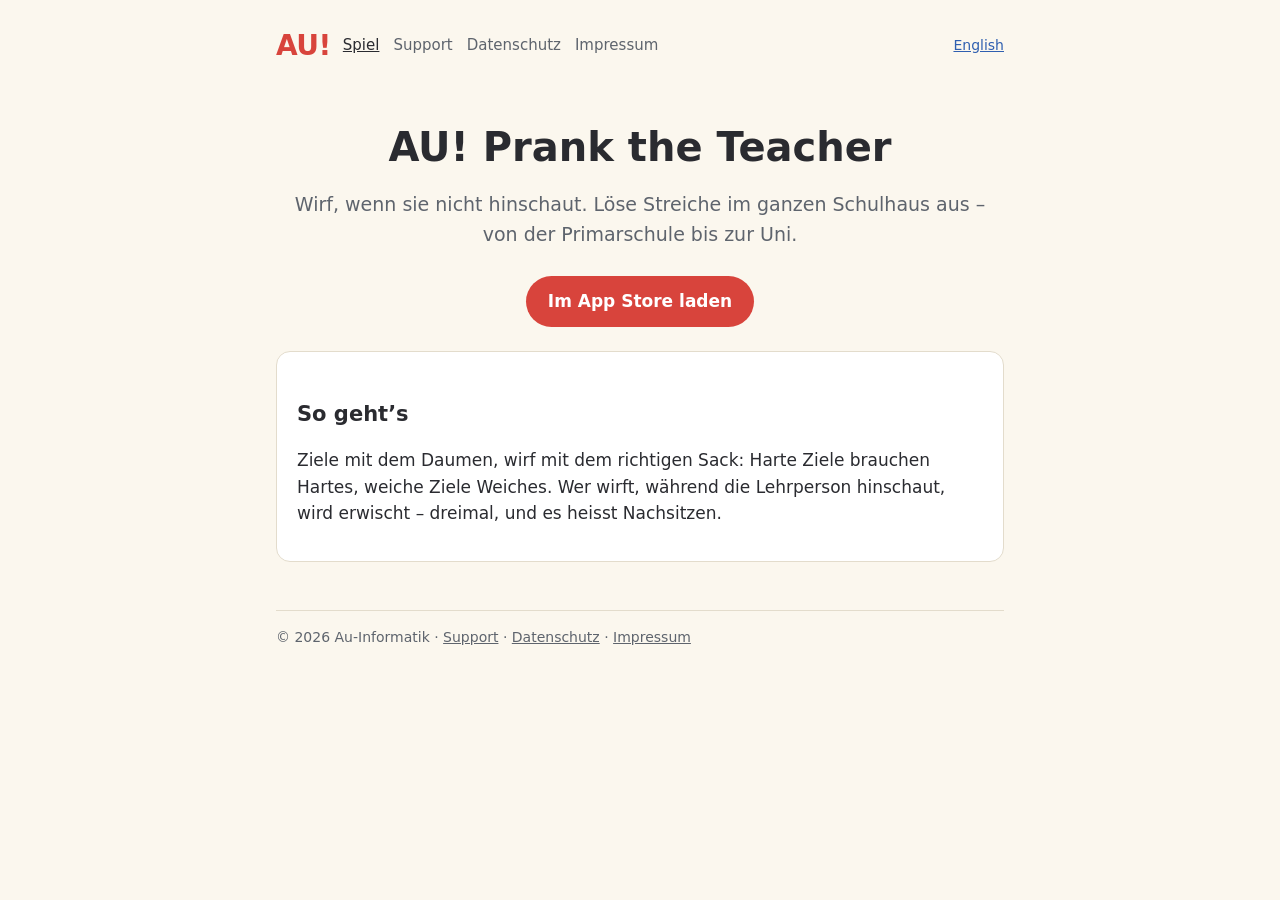
==== index.html @ 1b5f3323 "Website au-informatik.com (DE/EN): Start, Support, Datenschutz, Impressum Quelle: au-informatik/au-i" ====
<!doctype html>
<html lang="de">
<head>
  <meta charset="utf-8">
  <meta name="viewport" content="width=device-width, initial-scale=1">
  <title>AU! Prank the Teacher – Au-Informatik</title>
  <meta name="description" content="AU! Prank the Teacher – das Comic-Wurfspiel für iPhone: Streiche im Klassenzimmer, ohne erwischt zu werden.">
  <link rel="stylesheet" href="stil.css">
</head>
<body>
<main>
  <header>
    <a class="logo" href="index.html">AU!</a>
    <nav>
      <a href="index.html" aria-current="page">Spiel</a>
      <a href="support.html">Support</a>
      <a href="datenschutz.html">Datenschutz</a>
      <a href="impressum.html">Impressum</a>
    </nav>
    <a class="sprache" href="en/index.html">English</a>
  </header>

  <section class="held">
    <h1>AU! Prank the Teacher</h1>
    <p>Wirf, wenn sie nicht hinschaut. Löse Streiche im ganzen Schulhaus aus – von der Primarschule bis zur Uni.</p>
    <a class="knopf" href="https://apps.apple.com/app/id6805339913">Im App Store laden</a>
  </section>

  <div class="karte">
    <h2>So geht’s</h2>
    <p>Ziele mit dem Daumen, wirf mit dem richtigen Sack: Harte Ziele brauchen Hartes, weiche Ziele Weiches. Wer wirft, während die Lehrperson hinschaut, wird erwischt – dreimal, und es heisst Nachsitzen.</p>
  </div>

  <footer>
    © 2026 Au-Informatik · <a href="support.html">Support</a> · <a href="datenschutz.html">Datenschutz</a> · <a href="impressum.html">Impressum</a>
  </footer>
</main>
</body>
</html>
---- stil.css ----
:root {
  --grund: #fbf7ee;
  --text: #2a2b30;
  --leise: #5e646d;
  --rot: #d8443c;
  --blau: #2f5fb0;
  --karte: #ffffff;
  --linie: #e3dccc;
}
@media (prefers-color-scheme: dark) {
  :root:not([data-theme='light']) {
    --grund: #1c1d22;
    --text: #f2efe6;
    --leise: #b9b4a8;
    --karte: #26272d;
    --linie: #3a3b42;
  }
}
* { box-sizing: border-box; }
body {
  margin: 0;
  background: var(--grund);
  color: var(--text);
  font: 17px/1.55 system-ui, -apple-system, 'Segoe UI', sans-serif;
}
main { max-width: 760px; margin: 0 auto; padding: 24px 16px 64px; }
header { display: flex; align-items: center; gap: 12px; flex-wrap: wrap; margin-bottom: 24px; }
header a.logo { font-weight: 900; font-size: 28px; color: var(--rot); text-decoration: none; letter-spacing: -0.5px; }
nav { display: flex; gap: 14px; flex-wrap: wrap; font-size: 15px; }
nav a { color: var(--leise); text-decoration: none; }
nav a:hover, nav a[aria-current] { color: var(--text); text-decoration: underline; }
.sprache { margin-left: auto; font-size: 14px; }
h1 { font-size: 32px; line-height: 1.2; margin: 8px 0 12px; }
h2 { font-size: 21px; margin: 28px 0 8px; }
a { color: var(--blau); }
.karte { background: var(--karte); border: 1px solid var(--linie); border-radius: 14px; padding: 18px 20px; margin: 16px 0; }
.leise { color: var(--leise); font-size: 15px; }
.held { text-align: center; padding: 24px 0 8px; }
.held h1 { font-size: 40px; }
.held p { font-size: 19px; color: var(--leise); }
.knopf { display: inline-block; background: var(--rot); color: #fff; font-weight: 700; padding: 12px 22px; border-radius: 999px; text-decoration: none; margin-top: 8px; }
footer { margin-top: 48px; border-top: 1px solid var(--linie); padding-top: 16px; font-size: 14px; color: var(--leise); }
footer a { color: var(--leise); }
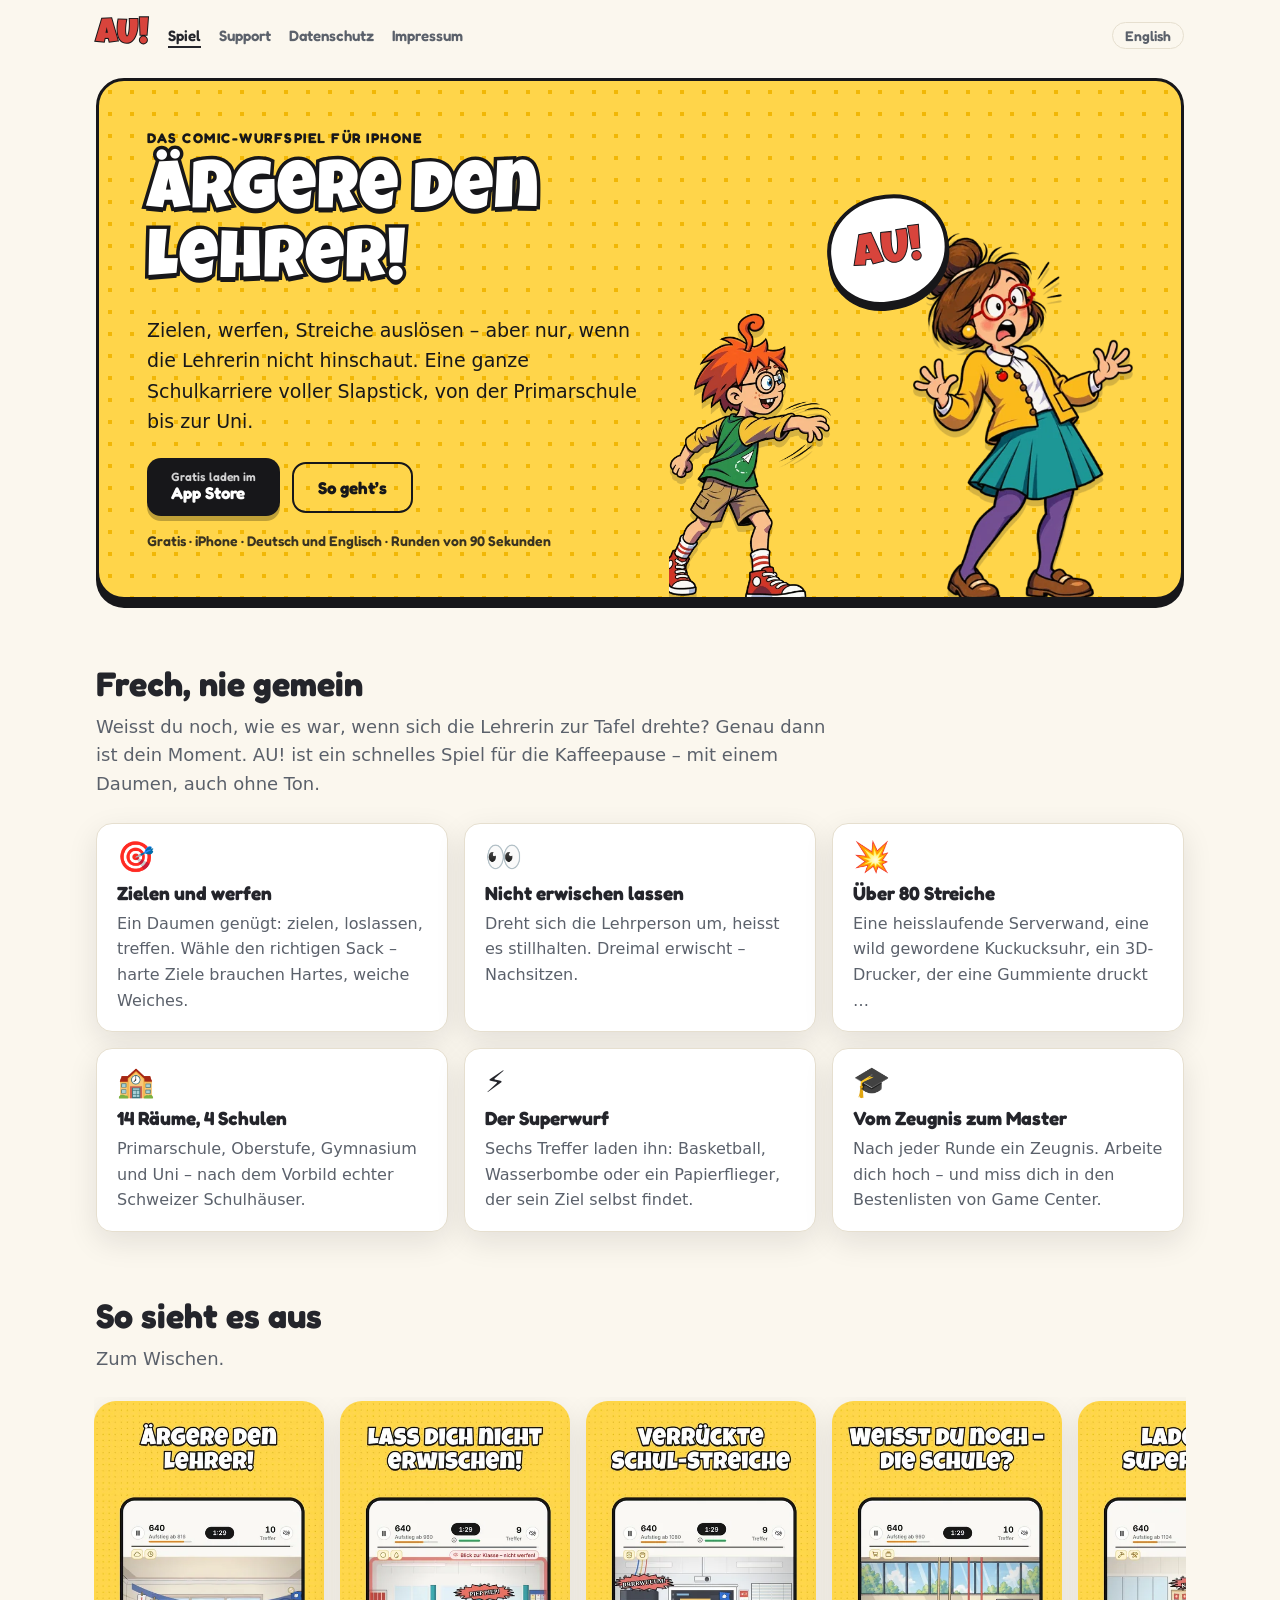
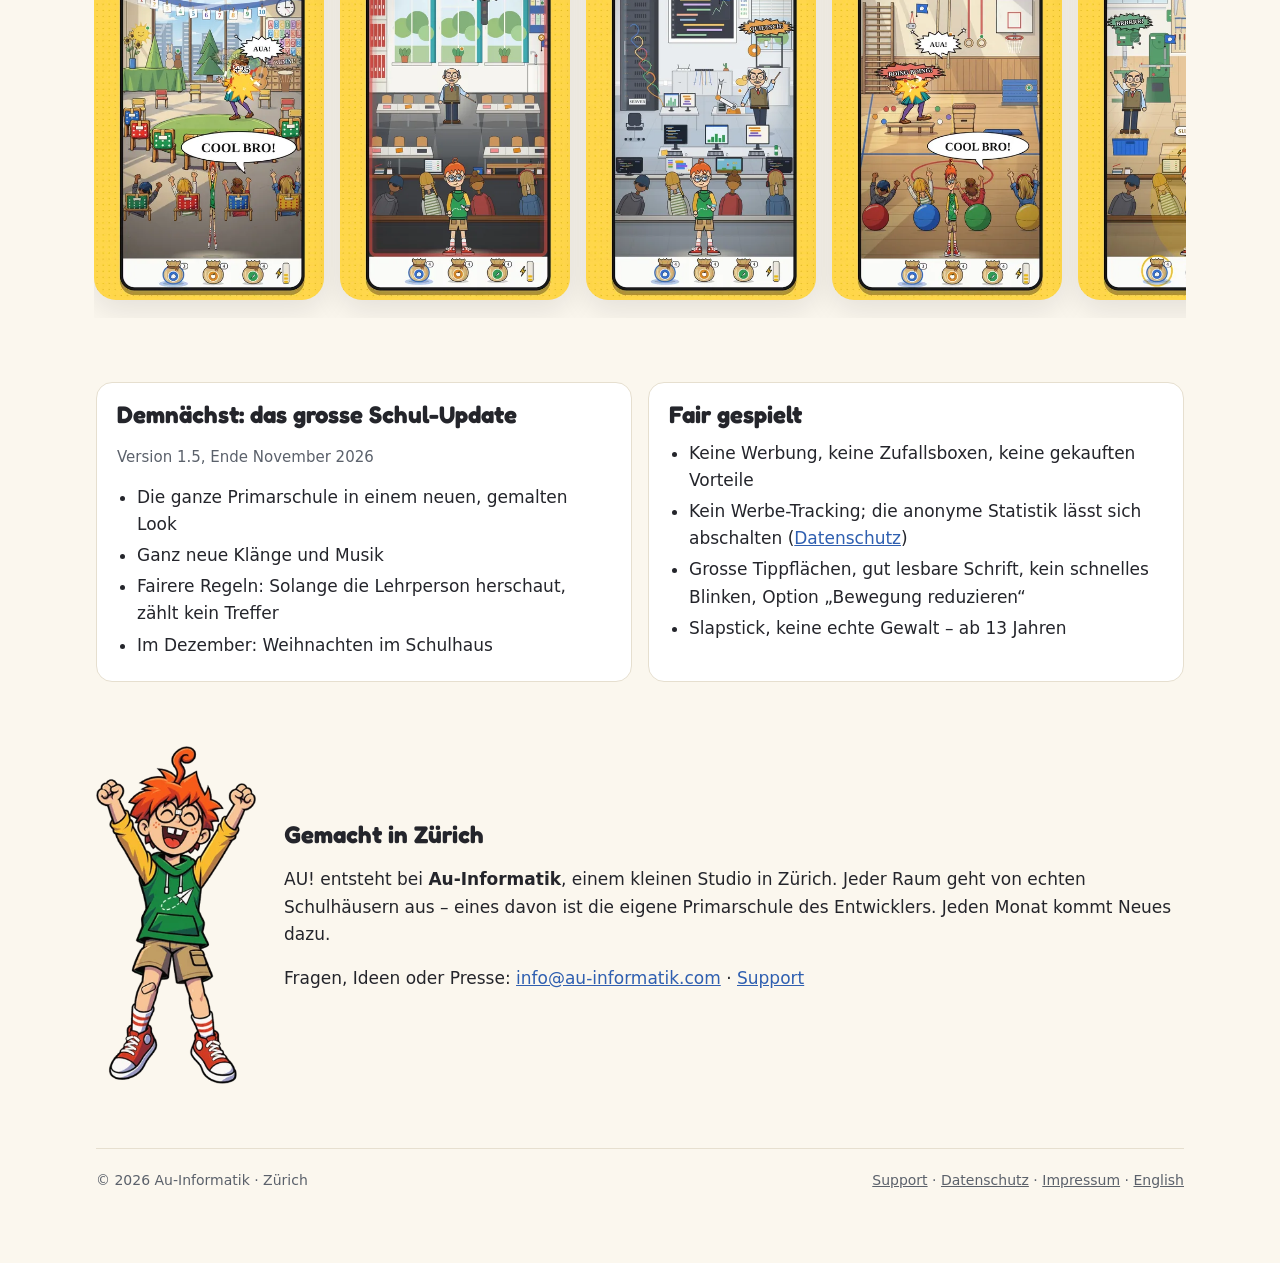
==== commit f4772332: "Startseite neu: Held mit Figuren, Funktionen, Bildergalerie, Neu in 1.5, Fair gespielt, Studio; Schr" ====
--- a/index.html
+++ b/index.html
@@ -3,12 +3,23 @@
 <head>
   <meta charset="utf-8">
   <meta name="viewport" content="width=device-width, initial-scale=1">
-  <title>AU! Prank the Teacher – Au-Informatik</title>
-  <meta name="description" content="AU! Prank the Teacher – das Comic-Wurfspiel für iPhone: Streiche im Klassenzimmer, ohne erwischt zu werden.">
+  <title>AU! Prank the Teacher – das Comic-Wurfspiel für iPhone</title>
+  <meta name="description" content="Ärgere den Lehrer – aber lass dich nicht erwischen! AU! ist das freche Comic-Wurfspiel für die kurze Pause: 14 Räume, über 80 Streiche, von der Primarschule bis zur Uni. Gratis für iPhone.">
+  <meta name="apple-itunes-app" content="app-id=6805339913">
+  <meta property="og:title" content="AU! Prank the Teacher">
+  <meta property="og:description" content="Ärgere den Lehrer – aber lass dich nicht erwischen! Das freche Comic-Wurfspiel für iPhone.">
+  <meta property="og:image" content="https://au-informatik.com/bilder/teilen-de.jpg">
+  <meta property="og:url" content="https://au-informatik.com/">
+  <meta property="og:type" content="website">
+  <meta name="twitter:card" content="summary_large_image">
+  <link rel="alternate" hreflang="de" href="https://au-informatik.com/">
+  <link rel="alternate" hreflang="en" href="https://au-informatik.com/en/">
+  <link rel="icon" href="favicon.png">
+  <link rel="apple-touch-icon" href="apple-touch-icon.png">
   <link rel="stylesheet" href="stil.css">
 </head>
 <body>
-<main>
+<main class="breit">
   <header>
     <a class="logo" href="index.html">AU!</a>
     <nav>
@@ -17,22 +28,93 @@
       <a href="datenschutz.html">Datenschutz</a>
       <a href="impressum.html">Impressum</a>
     </nav>
-    <a class="sprache" href="en/index.html">English</a>
+    <a class="sprache" href="en/index.html" hreflang="en">English</a>
   </header>
 
   <section class="held">
-    <h1>AU! Prank the Teacher</h1>
-    <p>Wirf, wenn sie nicht hinschaut. Löse Streiche im ganzen Schulhaus aus – von der Primarschule bis zur Uni.</p>
-    <a class="knopf" href="https://apps.apple.com/app/id6805339913">Im App Store laden</a>
+    <div class="text">
+      <p class="ueber">Das Comic-Wurfspiel für iPhone</p>
+      <h1>Ärgere den Lehrer!</h1>
+      <p class="satz">Zielen, werfen, Streiche auslösen – aber nur, wenn die Lehrerin nicht hinschaut. Eine ganze Schulkarriere voller Slapstick, von der Primarschule bis zur Uni.</p>
+      <div class="knoepfe">
+        <a class="knopf" href="https://apps.apple.com/app/id6805339913"><span><small>Gratis laden im</small>App Store</span></a>
+        <a class="knopf hell" href="#so-gehts">So geht’s</a>
+      </div>
+      <p class="fakten">Gratis · iPhone · Deutsch und Englisch · Runden von 90 Sekunden</p>
+    </div>
+    <div class="szene" aria-hidden="true">
+      <img class="flick" src="bilder/flickito-wurf.webp" alt="" width="320" height="520">
+      <img class="lehrerin" src="bilder/lehrerin-getroffen.webp" alt="" width="345" height="520">
+      <div class="knall">AU!</div>
+    </div>
   </section>
 
-  <div class="karte">
-    <h2>So geht’s</h2>
-    <p>Ziele mit dem Daumen, wirf mit dem richtigen Sack: Harte Ziele brauchen Hartes, weiche Ziele Weiches. Wer wirft, während die Lehrperson hinschaut, wird erwischt – dreimal, und es heisst Nachsitzen.</p>
-  </div>
+  <section class="block" id="so-gehts">
+    <h2>Frech, nie gemein</h2>
+    <p class="lead">Weisst du noch, wie es war, wenn sich die Lehrerin zur Tafel drehte? Genau dann ist dein Moment. AU! ist ein schnelles Spiel für die Kaffeepause – mit einem Daumen, auch ohne Ton.</p>
+    <div class="raster">
+      <div class="karte"><div class="zeichen">🎯</div><h3>Zielen und werfen</h3><p>Ein Daumen genügt: zielen, loslassen, treffen. Wähle den richtigen Sack – harte Ziele brauchen Hartes, weiche Weiches.</p></div>
+      <div class="karte"><div class="zeichen">👀</div><h3>Nicht erwischen lassen</h3><p>Dreht sich die Lehrperson um, heisst es stillhalten. Dreimal erwischt – Nachsitzen.</p></div>
+      <div class="karte"><div class="zeichen">💥</div><h3>Über 80 Streiche</h3><p>Eine heisslaufende Serverwand, eine wild gewordene Kuckucksuhr, ein 3D-Drucker, der eine Gummiente druckt …</p></div>
+      <div class="karte"><div class="zeichen">🏫</div><h3>14 Räume, 4 Schulen</h3><p>Primarschule, Oberstufe, Gymnasium und Uni – nach dem Vorbild echter Schweizer Schulhäuser.</p></div>
+      <div class="karte"><div class="zeichen">⚡</div><h3>Der Superwurf</h3><p>Sechs Treffer laden ihn: Basketball, Wasserbombe oder ein Papierflieger, der sein Ziel selbst findet.</p></div>
+      <div class="karte"><div class="zeichen">🎓</div><h3>Vom Zeugnis zum Master</h3><p>Nach jeder Runde ein Zeugnis. Arbeite dich hoch – und miss dich in den Bestenlisten von Game Center.</p></div>
+    </div>
+  </section>
+
+  <section class="block">
+    <h2>So sieht es aus</h2>
+    <p class="lead">Zum Wischen.</p>
+    <div class="galerie">
+      <img src="bilder/de-1.webp" alt="Ärgere den Lehrer: Treffer im gemalten Stuhlkreis der Primarschule" width="430" height="932" loading="lazy">
+      <img src="bilder/de-2.webp" alt="Lass dich nicht erwischen: Der Lehrer schaut zur Klasse" width="430" height="932" loading="lazy">
+      <img src="bilder/de-3.webp" alt="Verrückte Schul-Streiche im Informatikzimmer" width="430" height="932" loading="lazy">
+      <img src="bilder/de-4.webp" alt="Weisst du noch – die Schule? Die gemalte Turnhalle" width="430" height="932" loading="lazy">
+      <img src="bilder/de-5.webp" alt="Lade den Superwurf im Werkraum" width="430" height="932" loading="lazy">
+      <img src="bilder/de-6.webp" alt="Hol dir dein Zeugnis nach der Runde" width="430" height="932" loading="lazy">
+      <img src="bilder/de-7.webp" alt="Die gemalte Bibliothek" width="430" height="932" loading="lazy">
+      <img src="bilder/de-8.webp" alt="Physikzimmer mit Tesla-Spule" width="430" height="932" loading="lazy">
+      <img src="bilder/de-9.webp" alt="Lehrerzimmer mit Espressomaschine und Kopierer" width="430" height="932" loading="lazy">
+      <img src="bilder/de-10.webp" alt="Das Schulhaus von aussen" width="430" height="932" loading="lazy">
+    </div>
+  </section>
+
+  <section class="block">
+    <div class="zweispaltig">
+      <div class="karte">
+        <h2 style="margin-top:0">Demnächst: das grosse Schul-Update</h2>
+        <p class="leise">Version 1.5, Ende November 2026</p>
+        <ul class="liste">
+          <li>Die ganze Primarschule in einem neuen, gemalten Look</li>
+          <li>Ganz neue Klänge und Musik</li>
+          <li>Fairere Regeln: Solange die Lehrperson herschaut, zählt kein Treffer</li>
+          <li>Im Dezember: Weihnachten im Schulhaus</li>
+        </ul>
+      </div>
+      <div class="karte">
+        <h2 style="margin-top:0">Fair gespielt</h2>
+        <ul class="liste">
+          <li>Keine Werbung, keine Zufallsboxen, keine gekauften Vorteile</li>
+          <li>Kein Werbe-Tracking; die anonyme Statistik lässt sich abschalten (<a href="datenschutz.html">Datenschutz</a>)</li>
+          <li>Grosse Tippflächen, gut lesbare Schrift, kein schnelles Blinken, Option „Bewegung reduzieren“</li>
+          <li>Slapstick, keine echte Gewalt – ab 13 Jahren</li>
+        </ul>
+      </div>
+    </div>
+  </section>
+
+  <section class="block studio">
+    <img src="bilder/flickito-jubel.webp" alt="Flickito jubelt" width="280" height="520">
+    <div>
+      <h2 style="margin-top:0">Gemacht in Zürich</h2>
+      <p>AU! entsteht bei <strong>Au-Informatik</strong>, einem kleinen Studio in Zürich. Jeder Raum geht von echten Schulhäusern aus – eines davon ist die eigene Primarschule des Entwicklers. Jeden Monat kommt Neues dazu.</p>
+      <p>Fragen, Ideen oder Presse: <a href="mailto:info@au-informatik.com">info@au-informatik.com</a> · <a href="support.html">Support</a></p>
+    </div>
+  </section>
 
   <footer>
-    © 2026 Au-Informatik · <a href="support.html">Support</a> · <a href="datenschutz.html">Datenschutz</a> · <a href="impressum.html">Impressum</a>
+    <span>© 2026 Au-Informatik · Zürich</span>
+    <span><a href="support.html">Support</a> · <a href="datenschutz.html">Datenschutz</a> · <a href="impressum.html">Impressum</a> · <a href="en/index.html" hreflang="en">English</a></span>
   </footer>
 </main>
 </body>
--- a/stil.css
+++ b/stil.css
@@ -1,43 +1,163 @@
+/* Au-Informatik – gemeinsamer Stil aller Seiten (Start, Support, Datenschutz,
+   Impressum). Schriften liegen selbst gehostet in /schrift (keine Abrufe bei
+   Dritten, Datenschutz). */
+@font-face { font-family: 'Luckiest Guy'; src: url('schrift/LuckiestGuy-Regular.ttf') format('truetype'); font-display: swap; }
+@font-face { font-family: 'Fredoka'; src: url('schrift/Fredoka-SemiBold.ttf') format('truetype'); font-weight: 600; font-display: swap; }
+@font-face { font-family: 'Fredoka'; src: url('schrift/Fredoka-Bold.ttf') format('truetype'); font-weight: 700; font-display: swap; }
+
 :root {
   --grund: #fbf7ee;
-  --text: #2a2b30;
-  --leise: #5e646d;
+  --text: #24252b;
+  --leise: #5b616b;
   --rot: #d8443c;
   --blau: #2f5fb0;
+  --gelb: #ffd54a;
+  --gelb-punkt: #f2b705;
+  --tinte: #17171a;
   --karte: #ffffff;
-  --linie: #e3dccc;
+  --linie: #e6dfcf;
+  --schatten: 0 10px 30px rgba(23, 23, 26, 0.10);
 }
 @media (prefers-color-scheme: dark) {
   :root:not([data-theme='light']) {
-    --grund: #1c1d22;
+    --grund: #1b1c21;
     --text: #f2efe6;
-    --leise: #b9b4a8;
-    --karte: #26272d;
-    --linie: #3a3b42;
+    --leise: #b6b1a6;
+    --blau: #8fb2f0;
+    --karte: #25262c;
+    --linie: #393a41;
+    --schatten: 0 10px 30px rgba(0, 0, 0, 0.35);
   }
 }
 * { box-sizing: border-box; }
+html { scroll-behavior: smooth; }
 body {
   margin: 0;
   background: var(--grund);
   color: var(--text);
-  font: 17px/1.55 system-ui, -apple-system, 'Segoe UI', sans-serif;
+  font: 17px/1.6 system-ui, -apple-system, 'Segoe UI', sans-serif;
+  -webkit-text-size-adjust: 100%;
 }
-main { max-width: 760px; margin: 0 auto; padding: 24px 16px 64px; }
-header { display: flex; align-items: center; gap: 12px; flex-wrap: wrap; margin-bottom: 24px; }
-header a.logo { font-weight: 900; font-size: 28px; color: var(--rot); text-decoration: none; letter-spacing: -0.5px; }
-nav { display: flex; gap: 14px; flex-wrap: wrap; font-size: 15px; }
+img { max-width: 100%; height: auto; }
+a { color: var(--blau); }
+
+/* Unterseiten: schmale Spalte */
+main { max-width: 760px; margin: 0 auto; padding: 0 16px 64px; }
+.breit { max-width: 1120px; }
+
+/* Kopf */
+header { display: flex; align-items: center; gap: 18px; flex-wrap: wrap; padding: 18px 0; margin-bottom: 8px; }
+header a.logo {
+  font-family: 'Luckiest Guy', 'Arial Black', sans-serif; font-size: 34px; line-height: 1;
+  color: var(--rot); text-decoration: none; letter-spacing: 1px;
+  -webkit-text-stroke: 2px var(--tinte); paint-order: stroke fill;
+}
+nav { display: flex; gap: 18px; flex-wrap: wrap; font: 600 15px 'Fredoka', system-ui, sans-serif; }
 nav a { color: var(--leise); text-decoration: none; }
-nav a:hover, nav a[aria-current] { color: var(--text); text-decoration: underline; }
-.sprache { margin-left: auto; font-size: 14px; }
-h1 { font-size: 32px; line-height: 1.2; margin: 8px 0 12px; }
-h2 { font-size: 21px; margin: 28px 0 8px; }
-a { color: var(--blau); }
-.karte { background: var(--karte); border: 1px solid var(--linie); border-radius: 14px; padding: 18px 20px; margin: 16px 0; }
+nav a:hover, nav a[aria-current] { color: var(--text); }
+nav a[aria-current] { text-decoration: underline; text-underline-offset: 5px; text-decoration-thickness: 2px; }
+.sprache { margin-left: auto; font: 600 14px 'Fredoka', system-ui, sans-serif; color: var(--leise); text-decoration: none; border: 1px solid var(--linie); border-radius: 999px; padding: 4px 12px; }
+
+h1, h2, h3 { font-family: 'Fredoka', system-ui, sans-serif; font-weight: 700; line-height: 1.2; }
+h1 { font-size: 32px; margin: 8px 0 12px; }
+h2 { font-size: 24px; margin: 32px 0 10px; }
+h3 { font-size: 19px; margin: 0 0 6px; }
+.karte { background: var(--karte); border: 1px solid var(--linie); border-radius: 16px; padding: 18px 20px; margin: 16px 0; }
 .leise { color: var(--leise); font-size: 15px; }
-.held { text-align: center; padding: 24px 0 8px; }
-.held h1 { font-size: 40px; }
-.held p { font-size: 19px; color: var(--leise); }
-.knopf { display: inline-block; background: var(--rot); color: #fff; font-weight: 700; padding: 12px 22px; border-radius: 999px; text-decoration: none; margin-top: 8px; }
-footer { margin-top: 48px; border-top: 1px solid var(--linie); padding-top: 16px; font-size: 14px; color: var(--leise); }
+
+/* Knöpfe */
+.knopf {
+  display: inline-flex; align-items: center; gap: 10px;
+  background: var(--tinte); color: #fff; font: 700 17px 'Fredoka', system-ui, sans-serif;
+  padding: 13px 24px; border-radius: 14px; text-decoration: none;
+  box-shadow: 0 5px 0 rgba(0, 0, 0, 0.25); transition: transform .12s ease;
+}
+.knopf:hover { transform: translateY(-2px); }
+.knopf small { display: block; font-weight: 600; font-size: 12px; opacity: .8; line-height: 1; }
+.knopf span { line-height: 1.15; text-align: left; }
+.knopf.hell { background: transparent; color: var(--tinte); box-shadow: none; border: 2px solid var(--tinte); }
+
+/* Startseite: Held auf gelbem Comic-Raster */
+.held {
+  position: relative; overflow: hidden; border-radius: 28px; margin: 4px 0 8px;
+  background: var(--gelb);
+  background-image: radial-gradient(var(--gelb-punkt) 2.2px, transparent 2.4px);
+  background-size: 22px 22px; color: var(--tinte);
+  display: grid; grid-template-columns: 1.1fr 1fr; align-items: center; gap: 12px;
+  padding: 48px 48px 0; border: 3px solid var(--tinte); box-shadow: 0 8px 0 var(--tinte);
+}
+.held .text { padding-bottom: 48px; }
+.held .ueber { font: 700 14px 'Fredoka', system-ui, sans-serif; letter-spacing: 1.5px; text-transform: uppercase; margin: 0 0 14px; }
+.held h1 {
+  font-family: 'Luckiest Guy', 'Arial Black', sans-serif; font-weight: 400; font-size: clamp(40px, 6vw, 68px);
+  line-height: 1.02; margin: 0 0 16px; color: #fff; letter-spacing: 1px;
+  -webkit-text-stroke: 7px var(--tinte); paint-order: stroke fill; text-shadow: 0 5px 0 var(--tinte);
+}
+.held p.satz { font-size: 19px; max-width: 30em; margin: 0 0 22px; }
+.held .knoepfe { display: flex; gap: 12px; flex-wrap: wrap; align-items: center; }
+.held .fakten { font: 600 14px 'Fredoka', system-ui, sans-serif; margin: 16px 0 0; opacity: .85; }
+.szene { position: relative; height: 420px; align-self: end; display: flex; justify-content: space-between; align-items: flex-end; gap: 8px; }
+.szene img { width: auto; max-width: none; margin-bottom: -6px; filter: drop-shadow(0 6px 0 rgba(23,23,26,.18)); }
+.szene .flick { height: 290px; }
+.szene .lehrerin { height: 370px; }
+.szene .knall {
+  position: absolute; left: 34%; top: 18px; transform: rotate(-8deg);
+  font-family: 'Luckiest Guy', 'Arial Black', sans-serif; font-size: 46px; color: var(--rot);
+  background: #fff; border: 4px solid var(--tinte); border-radius: 50% 46% 52% 44%; padding: 18px 22px 10px;
+  -webkit-text-stroke: 1px var(--tinte); box-shadow: 0 5px 0 var(--tinte);
+}
+
+/* Abschnitte */
+section.block { margin: 64px 0; }
+section.block > h2 { font-size: clamp(26px, 3.2vw, 34px); margin: 0 0 8px; }
+section.block > p.lead { color: var(--leise); font-size: 18px; margin: 0 0 24px; max-width: 42em; }
+.raster { display: grid; grid-template-columns: repeat(3, 1fr); gap: 16px; }
+.raster .karte { margin: 0; box-shadow: var(--schatten); }
+.raster .zeichen { font-size: 30px; line-height: 1; margin-bottom: 10px; }
+.raster p { margin: 0; color: var(--leise); font-size: 16px; }
+
+/* Bildergalerie (wischbar) */
+.galerie {
+  display: grid; grid-auto-flow: column; grid-auto-columns: 230px; gap: 16px;
+  overflow-x: auto; scroll-snap-type: x mandatory; padding: 4px 2px 18px; margin: 0 -2px;
+  -webkit-overflow-scrolling: touch;
+}
+.galerie img { width: 230px; border-radius: 22px; scroll-snap-align: start; box-shadow: var(--schatten); background: var(--gelb); }
+
+/* Neu / Studio */
+.zweispaltig { display: grid; grid-template-columns: 1fr 1fr; gap: 16px; }
+.zweispaltig .karte { margin: 0; }
+.liste { margin: 8px 0 0; padding-left: 20px; }
+.liste li { margin: 4px 0; }
+.studio { display: grid; grid-template-columns: 160px 1fr; gap: 28px; align-items: center; }
+.studio img { width: 160px; }
+
+footer { margin-top: 56px; border-top: 1px solid var(--linie); padding: 20px 0 8px; font-size: 14px; color: var(--leise); display: flex; gap: 16px; flex-wrap: wrap; justify-content: space-between; }
 footer a { color: var(--leise); }
+
+@media (max-width: 860px) {
+  .held { grid-template-columns: 1fr; padding: 32px 24px 0; text-align: left; }
+  .held .text { padding-bottom: 8px; }
+  .szene { height: 290px; max-width: 440px; }
+  .szene .flick { height: 210px; }
+  .szene .lehrerin { height: 270px; }
+  .szene .knall { font-size: 30px; left: 32%; top: 4px; padding: 12px 16px 6px; }
+  .raster { grid-template-columns: 1fr 1fr; }
+  .zweispaltig { grid-template-columns: 1fr; }
+}
+@media (max-width: 560px) {
+  .szene { height: 250px; }
+  .szene .flick { height: 170px; }
+  .szene .lehrerin { height: 230px; }
+  header { gap: 12px; }
+  .raster { grid-template-columns: 1fr; }
+  .studio { grid-template-columns: 1fr; }
+  .studio img { width: 120px; }
+  .held { border-radius: 20px; }
+  .galerie { grid-auto-columns: 200px; }
+  .galerie img { width: 200px; }
+}
+@media (prefers-reduced-motion: reduce) {
+  html { scroll-behavior: auto; }
+  .knopf { transition: none; }
+}
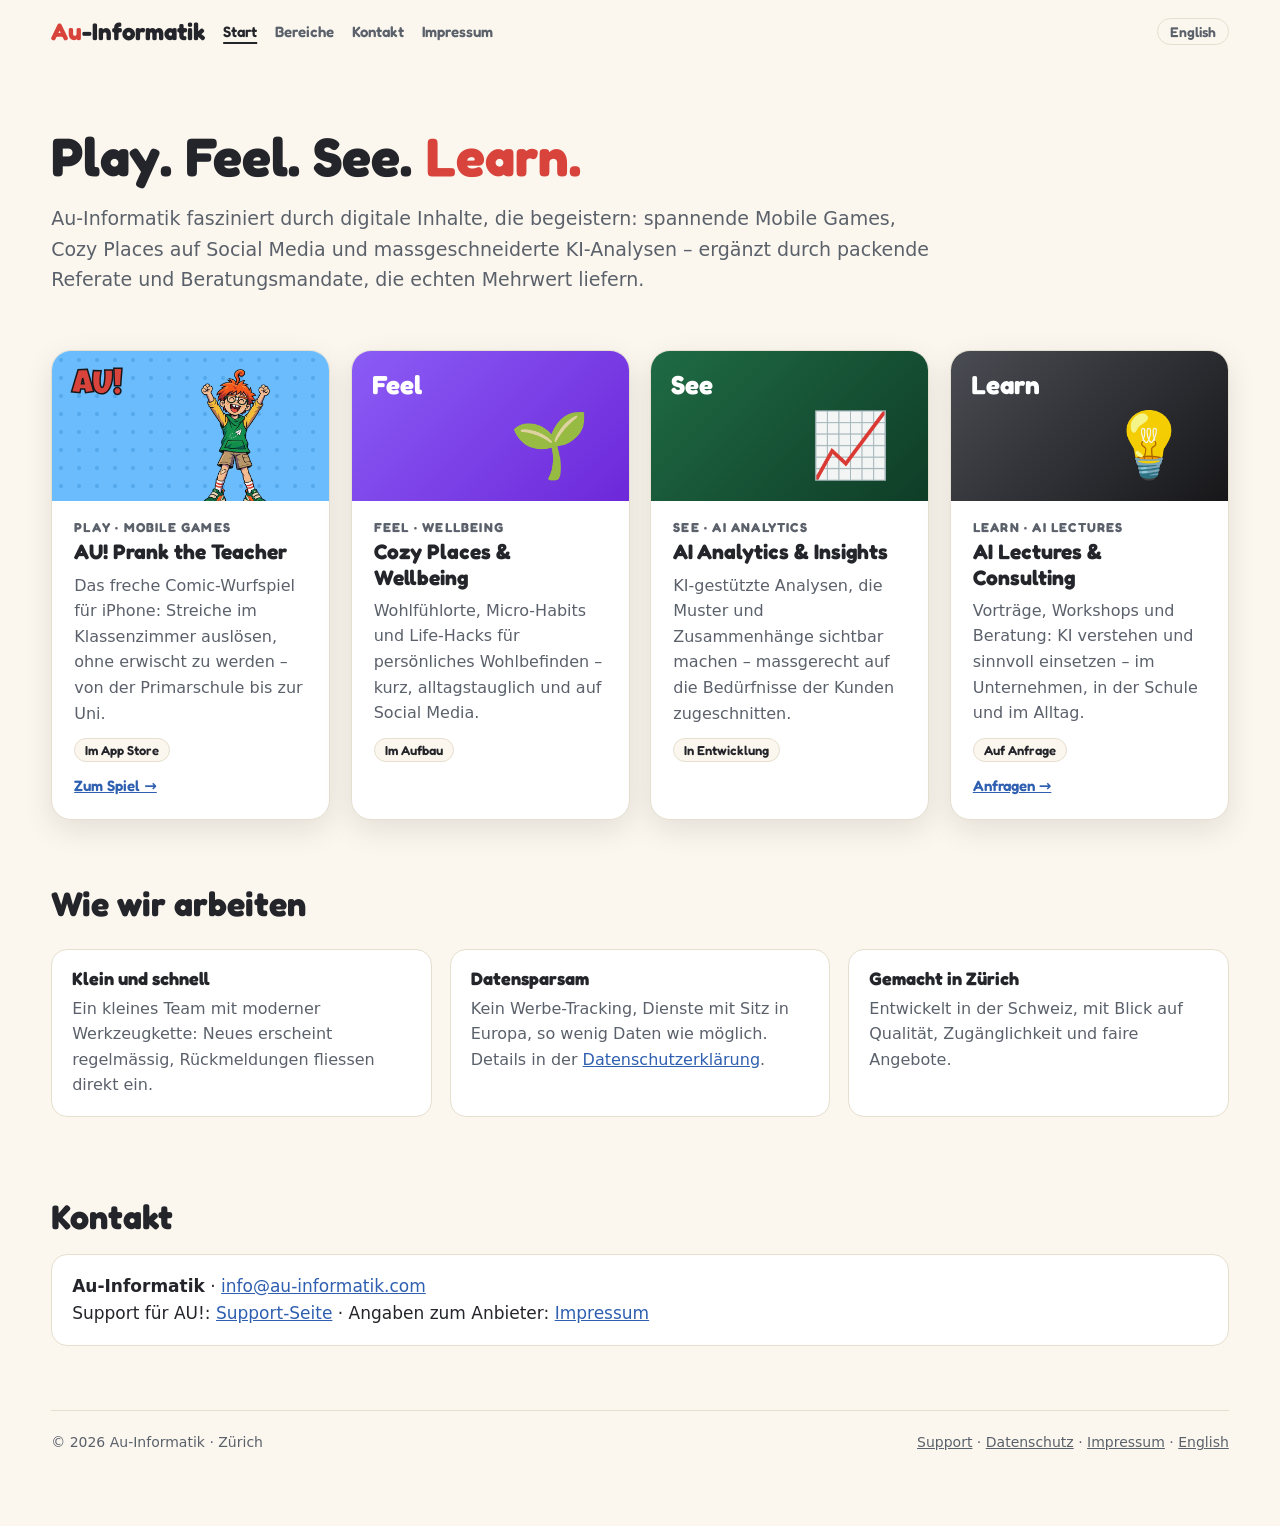
==== commit 40502ac0: "Firmenseite Au-Informatik: Play · Feel · See · Learn, eigene Spielseite AU!, Himmelblau statt Gelb, " ====
--- a/index.html
+++ b/index.html
@@ -3,15 +3,12 @@
 <head>
   <meta charset="utf-8">
   <meta name="viewport" content="width=device-width, initial-scale=1">
-  <title>AU! Prank the Teacher – das Comic-Wurfspiel für iPhone</title>
-  <meta name="description" content="Ärgere den Lehrer – aber lass dich nicht erwischen! AU! ist das freche Comic-Wurfspiel für die kurze Pause: 14 Räume, über 80 Streiche, von der Primarschule bis zur Uni. Gratis für iPhone.">
-  <meta name="apple-itunes-app" content="app-id=6805339913">
-  <meta property="og:title" content="AU! Prank the Teacher">
-  <meta property="og:description" content="Ärgere den Lehrer – aber lass dich nicht erwischen! Das freche Comic-Wurfspiel für iPhone.">
-  <meta property="og:image" content="https://au-informatik.com/bilder/teilen-de.jpg">
+  <title>Au-Informatik – Play. Feel. See. Learn.</title>
+  <meta name="description" content="Au-Informatik: Play – Mobile Games wie AU! Prank the Teacher; Feel – Cozy Places und Wellbeing auf Social Media; See – AI Analytics und Insights; Learn – AI Lectures und Consulting.">
+  <meta property="og:title" content="Au-Informatik">
+  <meta property="og:description" content="Mobile Games, Cozy Places, AI Analytics und AI Lectures.">
   <meta property="og:url" content="https://au-informatik.com/">
   <meta property="og:type" content="website">
-  <meta name="twitter:card" content="summary_large_image">
   <link rel="alternate" hreflang="de" href="https://au-informatik.com/">
   <link rel="alternate" hreflang="en" href="https://au-informatik.com/en/">
   <link rel="icon" href="favicon.png">
@@ -21,94 +18,80 @@
 <body>
 <main class="breit">
   <header>
-    <a class="logo" href="index.html">AU!</a>
+    <a class="logo firma" href="index.html"><b>Au</b>-Informatik</a>
     <nav>
-      <a href="index.html" aria-current="page">Spiel</a>
-      <a href="support.html">Support</a>
-      <a href="datenschutz.html">Datenschutz</a>
+      <a href="index.html" aria-current="page">Start</a>
+      <a href="#bereiche">Bereiche</a>
+      <a href="#kontakt">Kontakt</a>
       <a href="impressum.html">Impressum</a>
     </nav>
     <a class="sprache" href="en/index.html" hreflang="en">English</a>
   </header>
 
-  <section class="held">
-    <div class="text">
-      <p class="ueber">Das Comic-Wurfspiel für iPhone</p>
-      <h1>Ärgere den Lehrer!</h1>
-      <p class="satz">Zielen, werfen, Streiche auslösen – aber nur, wenn die Lehrerin nicht hinschaut. Eine ganze Schulkarriere voller Slapstick, von der Primarschule bis zur Uni.</p>
-      <div class="knoepfe">
-        <a class="knopf" href="https://apps.apple.com/app/id6805339913"><span><small>Gratis laden im</small>App Store</span></a>
-        <a class="knopf hell" href="#so-gehts">So geht’s</a>
-      </div>
-      <p class="fakten">Gratis · iPhone · Deutsch und Englisch · Runden von 90 Sekunden</p>
-    </div>
-    <div class="szene" aria-hidden="true">
-      <img class="flick" src="bilder/flickito-wurf.webp" alt="" width="320" height="520">
-      <img class="lehrerin" src="bilder/lehrerin-getroffen.webp" alt="" width="345" height="520">
-      <div class="knall">AU!</div>
-    </div>
+  <section class="firma-held">
+    <h1>Play. Feel. See. <em>Learn.</em></h1>
+    <p>Au-Informatik fasziniert durch digitale Inhalte, die begeistern: spannende Mobile Games, Cozy Places auf Social Media und massgeschneiderte KI-Analysen – ergänzt durch packende Referate und Beratungsmandate, die echten Mehrwert liefern.</p>
   </section>
 
-  <section class="block" id="so-gehts">
-    <h2>Frech, nie gemein</h2>
-    <p class="lead">Weisst du noch, wie es war, wenn sich die Lehrerin zur Tafel drehte? Genau dann ist dein Moment. AU! ist ein schnelles Spiel für die Kaffeepause – mit einem Daumen, auch ohne Ton.</p>
-    <div class="raster">
-      <div class="karte"><div class="zeichen">🎯</div><h3>Zielen und werfen</h3><p>Ein Daumen genügt: zielen, loslassen, treffen. Wähle den richtigen Sack – harte Ziele brauchen Hartes, weiche Weiches.</p></div>
-      <div class="karte"><div class="zeichen">👀</div><h3>Nicht erwischen lassen</h3><p>Dreht sich die Lehrperson um, heisst es stillhalten. Dreimal erwischt – Nachsitzen.</p></div>
-      <div class="karte"><div class="zeichen">💥</div><h3>Über 80 Streiche</h3><p>Eine heisslaufende Serverwand, eine wild gewordene Kuckucksuhr, ein 3D-Drucker, der eine Gummiente druckt …</p></div>
-      <div class="karte"><div class="zeichen">🏫</div><h3>14 Räume, 4 Schulen</h3><p>Primarschule, Oberstufe, Gymnasium und Uni – nach dem Vorbild echter Schweizer Schulhäuser.</p></div>
-      <div class="karte"><div class="zeichen">⚡</div><h3>Der Superwurf</h3><p>Sechs Treffer laden ihn: Basketball, Wasserbombe oder ein Papierflieger, der sein Ziel selbst findet.</p></div>
-      <div class="karte"><div class="zeichen">🎓</div><h3>Vom Zeugnis zum Master</h3><p>Nach jeder Runde ein Zeugnis. Arbeite dich hoch – und miss dich in den Bestenlisten von Game Center.</p></div>
+  <section id="bereiche">
+    <div class="saeulen">
+      <article class="saeule spiel">
+        <div class="kopf"><span class="marke">AU!</span><img src="bilder/figur-jubel.webp" alt="" width="255" height="520"></div>
+        <div class="inhalt">
+          <p class="bereich">Play · Mobile Games</p>
+          <h3>AU! Prank the Teacher</h3>
+          <p>Das freche Comic-Wurfspiel für iPhone: Streiche im Klassenzimmer auslösen, ohne erwischt zu werden – von der Primarschule bis zur Uni.</p>
+          <span class="status">Im App Store</span>
+        </div>
+        <p class="weiter"><a href="spiel.html">Zum Spiel →</a></p>
+      </article>
+      <article class="saeule wohl">
+        <div class="kopf"><span class="marke">Feel</span><span class="zeichen-gross" aria-hidden="true">🌱</span></div>
+        <div class="inhalt">
+          <p class="bereich">Feel · Wellbeing</p>
+          <h3>Cozy Places &amp; Wellbeing</h3>
+          <p>Wohlfühlorte, Micro-Habits und Life-Hacks für persönliches Wohlbefinden – kurz, alltagstauglich und auf Social Media.</p>
+          <span class="status">Im Aufbau</span>
+        </div>
+        <p class="weiter" aria-hidden="true"></p>
+      </article>
+      <article class="saeule analyse">
+        <div class="kopf"><span class="marke">See</span><span class="zeichen-gross" aria-hidden="true">📈</span></div>
+        <div class="inhalt">
+          <p class="bereich">See · AI Analytics</p>
+          <h3>AI Analytics &amp; Insights</h3>
+          <p>KI-gestützte Analysen, die Muster und Zusammenhänge sichtbar machen – massgerecht auf die Bedürfnisse der Kunden zugeschnitten.</p>
+          <span class="status">In Entwicklung</span>
+        </div>
+        <p class="weiter" aria-hidden="true"></p>
+      </article>
+      <article class="saeule lernen">
+        <div class="kopf"><span class="marke">Learn</span><span class="zeichen-gross" aria-hidden="true">💡</span></div>
+        <div class="inhalt">
+          <p class="bereich">Learn · AI Lectures</p>
+          <h3>AI Lectures &amp; Consulting</h3>
+          <p>Vorträge, Workshops und Beratung: KI verstehen und sinnvoll einsetzen – im Unternehmen, in der Schule und im Alltag.</p>
+          <span class="status">Auf Anfrage</span>
+        </div>
+        <p class="weiter"><a href="#kontakt">Anfragen →</a></p>
+      </article>
     </div>
   </section>
 
   <section class="block">
-    <h2>So sieht es aus</h2>
-    <p class="lead">Zum Wischen.</p>
-    <div class="galerie">
-      <img src="bilder/de-1.webp" alt="Ärgere den Lehrer: Treffer im gemalten Stuhlkreis der Primarschule" width="430" height="932" loading="lazy">
-      <img src="bilder/de-2.webp" alt="Lass dich nicht erwischen: Der Lehrer schaut zur Klasse" width="430" height="932" loading="lazy">
-      <img src="bilder/de-3.webp" alt="Verrückte Schul-Streiche im Informatikzimmer" width="430" height="932" loading="lazy">
-      <img src="bilder/de-4.webp" alt="Weisst du noch – die Schule? Die gemalte Turnhalle" width="430" height="932" loading="lazy">
-      <img src="bilder/de-5.webp" alt="Lade den Superwurf im Werkraum" width="430" height="932" loading="lazy">
-      <img src="bilder/de-6.webp" alt="Hol dir dein Zeugnis nach der Runde" width="430" height="932" loading="lazy">
-      <img src="bilder/de-7.webp" alt="Die gemalte Bibliothek" width="430" height="932" loading="lazy">
-      <img src="bilder/de-8.webp" alt="Physikzimmer mit Tesla-Spule" width="430" height="932" loading="lazy">
-      <img src="bilder/de-9.webp" alt="Lehrerzimmer mit Espressomaschine und Kopierer" width="430" height="932" loading="lazy">
-      <img src="bilder/de-10.webp" alt="Das Schulhaus von aussen" width="430" height="932" loading="lazy">
+    <h2>Wie wir arbeiten</h2>
+    <div class="grundsaetze">
+      <div class="karte"><h3>Klein und schnell</h3><p>Ein kleines Team mit moderner Werkzeugkette: Neues erscheint regelmässig, Rückmeldungen fliessen direkt ein.</p></div>
+      <div class="karte"><h3>Datensparsam</h3><p>Kein Werbe-Tracking, Dienste mit Sitz in Europa, so wenig Daten wie möglich. Details in der <a href="datenschutz.html">Datenschutzerklärung</a>.</p></div>
+      <div class="karte"><h3>Gemacht in Zürich</h3><p>Entwickelt in der Schweiz, mit Blick auf Qualität, Zugänglichkeit und faire Angebote.</p></div>
     </div>
   </section>
 
-  <section class="block">
-    <div class="zweispaltig">
-      <div class="karte">
-        <h2 style="margin-top:0">Demnächst: das grosse Schul-Update</h2>
-        <p class="leise">Version 1.5, Ende November 2026</p>
-        <ul class="liste">
-          <li>Die ganze Primarschule in einem neuen, gemalten Look</li>
-          <li>Ganz neue Klänge und Musik</li>
-          <li>Fairere Regeln: Solange die Lehrperson herschaut, zählt kein Treffer</li>
-          <li>Im Dezember: Weihnachten im Schulhaus</li>
-        </ul>
-      </div>
-      <div class="karte">
-        <h2 style="margin-top:0">Fair gespielt</h2>
-        <ul class="liste">
-          <li>Keine Werbung, keine Zufallsboxen, keine gekauften Vorteile</li>
-          <li>Kein Werbe-Tracking; die anonyme Statistik lässt sich abschalten (<a href="datenschutz.html">Datenschutz</a>)</li>
-          <li>Grosse Tippflächen, gut lesbare Schrift, kein schnelles Blinken, Option „Bewegung reduzieren“</li>
-          <li>Slapstick, keine echte Gewalt – ab 13 Jahren</li>
-        </ul>
-      </div>
-    </div>
-  </section>
-
-  <section class="block studio">
-    <img src="bilder/flickito-jubel.webp" alt="Flickito jubelt" width="280" height="520">
-    <div>
-      <h2 style="margin-top:0">Gemacht in Zürich</h2>
-      <p>AU! entsteht bei <strong>Au-Informatik</strong>, einem kleinen Studio in Zürich. Jeder Raum geht von echten Schulhäusern aus – eines davon ist die eigene Primarschule des Entwicklers. Jeden Monat kommt Neues dazu.</p>
-      <p>Fragen, Ideen oder Presse: <a href="mailto:info@au-informatik.com">info@au-informatik.com</a> · <a href="support.html">Support</a></p>
+  <section class="block" id="kontakt">
+    <h2>Kontakt</h2>
+    <div class="karte">
+      <p style="margin:0"><strong>Au-Informatik</strong> · <a href="mailto:info@au-informatik.com">info@au-informatik.com</a><br>
+      Support für AU!: <a href="support.html">Support-Seite</a> · Angaben zum Anbieter: <a href="impressum.html">Impressum</a></p>
     </div>
   </section>
 
--- a/stil.css
+++ b/stil.css
@@ -11,8 +11,8 @@
   --leise: #5b616b;
   --rot: #d8443c;
   --blau: #2f5fb0;
-  --gelb: #ffd54a;
-  --gelb-punkt: #f2b705;
+  --himmel: #6abcfc;       /* wie Startbild und App-Symbol */
+  --himmel-punkt: #55aaee;
   --tinte: #17171a;
   --karte: #ffffff;
   --linie: #e6dfcf;
@@ -42,8 +42,10 @@
 a { color: var(--blau); }
 
 /* Unterseiten: schmale Spalte */
-main { max-width: 760px; margin: 0 auto; padding: 0 16px 64px; }
-.breit { max-width: 1120px; }
+main { max-width: 860px; margin: 0 auto; padding: 0 16px 64px; }
+/* Startseite: wächst mit dem Bildschirm (Feedback 4.11.: am grossen Bildschirm
+   blieb links und rechts viel leer), Rand wächst mit */
+.breit { max-width: 1600px; padding-left: clamp(16px, 4vw, 56px); padding-right: clamp(16px, 4vw, 56px); }
 
 /* Kopf */
 header { display: flex; align-items: center; gap: 18px; flex-wrap: wrap; padding: 18px 0; margin-bottom: 8px; }
@@ -77,11 +79,11 @@
 .knopf span { line-height: 1.15; text-align: left; }
 .knopf.hell { background: transparent; color: var(--tinte); box-shadow: none; border: 2px solid var(--tinte); }
 
-/* Startseite: Held auf gelbem Comic-Raster */
+/* Startseite: Held auf himmelblauem Comic-Raster */
 .held {
   position: relative; overflow: hidden; border-radius: 28px; margin: 4px 0 8px;
-  background: var(--gelb);
-  background-image: radial-gradient(var(--gelb-punkt) 2.2px, transparent 2.4px);
+  background: var(--himmel);
+  background-image: radial-gradient(var(--himmel-punkt) 2.2px, transparent 2.4px);
   background-size: 22px 22px; color: var(--tinte);
   display: grid; grid-template-columns: 1.1fr 1fr; align-items: center; gap: 12px;
   padding: 48px 48px 0; border: 3px solid var(--tinte); box-shadow: 0 8px 0 var(--tinte);
@@ -122,7 +124,7 @@
   overflow-x: auto; scroll-snap-type: x mandatory; padding: 4px 2px 18px; margin: 0 -2px;
   -webkit-overflow-scrolling: touch;
 }
-.galerie img { width: 230px; border-radius: 22px; scroll-snap-align: start; box-shadow: var(--schatten); background: var(--gelb); }
+.galerie img { width: 230px; border-radius: 22px; scroll-snap-align: start; box-shadow: var(--schatten); background: var(--himmel); }
 
 /* Neu / Studio */
 .zweispaltig { display: grid; grid-template-columns: 1fr 1fr; gap: 16px; }
@@ -161,3 +163,89 @@
   html { scroll-behavior: auto; }
   .knopf { transition: none; }
 }
+
+/* Firmenseite (au-informatik.com): ruhiger als die Spielseite */
+header a.logo.firma {
+  font-family: 'Fredoka', system-ui, sans-serif; font-weight: 700; font-size: 24px;
+  color: var(--text); -webkit-text-stroke: 0; letter-spacing: 0;
+}
+header a.logo.firma b { color: var(--rot); font-weight: 700; }
+.firma-held { padding: 56px 0 24px; max-width: 52em; }
+.firma-held .ueber { font: 700 14px 'Fredoka', system-ui, sans-serif; letter-spacing: 1.5px; text-transform: uppercase; color: var(--leise); margin: 0 0 12px; }
+.firma-held h1 { font-size: clamp(34px, 5vw, 54px); line-height: 1.08; margin: 0 0 18px; }
+.firma-held h1 em { font-style: normal; color: var(--rot); }
+.firma-held p { font-size: 19px; color: var(--leise); margin: 0; }
+.saeulen { display: grid; grid-template-columns: repeat(4, 1fr); gap: clamp(16px, 1.6vw, 26px); margin: 32px 0 0; }
+.saeule {
+  background: var(--karte); border: 1px solid var(--linie); border-radius: 20px; padding: 0 0 22px;
+  box-shadow: var(--schatten); overflow: hidden; display: flex; flex-direction: column;
+}
+.saeule .kopf { height: 150px; display: flex; align-items: flex-end; justify-content: center; position: relative; overflow: hidden; }
+.saeule .kopf .marke { position: absolute; left: 20px; top: 18px; font: 700 26px 'Fredoka', system-ui, sans-serif; color: #fff; }
+.saeule.spiel .kopf { background: var(--himmel); background-image: radial-gradient(var(--himmel-punkt) 2px, transparent 2.2px); background-size: 18px 18px; }
+.saeule.spiel .kopf .marke { font-family: 'Luckiest Guy', 'Arial Black', sans-serif; font-weight: 400; font-size: 34px; color: var(--rot); -webkit-text-stroke: 1.5px var(--tinte); }
+.saeule.spiel .kopf img { height: 140px; width: auto; margin: 0 0 -8px 90px; }
+/* Farben der Standbeine (Auftraggeber 3.11.2026): Play hellblau, Feel klares
+   Violett, See dunkles Grün, Learn neutral (Schwarz/Grau) */
+.saeule.wohl .kopf { background: linear-gradient(135deg, #8b5cf6, #6d28d9); }
+.saeule.analyse .kopf { background: linear-gradient(135deg, #1f6b45, #0f3d27); }
+.saeule.lernen .kopf { background: linear-gradient(135deg, #4a4c53, #17171a); }
+.saeule .kopf .zeichen-gross { font-size: 64px; line-height: 1; margin: 0 0 24px 120px; opacity: .95; }
+.saeule .inhalt { padding: 18px 22px 0; flex: 1; display: flex; flex-direction: column; }
+.saeule .bereich { font: 700 13px 'Fredoka', system-ui, sans-serif; letter-spacing: 1.2px; text-transform: uppercase; color: var(--leise); margin: 0 0 4px; }
+.saeule h3 { font-size: 21px; margin: 0 0 8px; }
+.saeule p { margin: 0 0 12px; color: var(--leise); font-size: 16px; }
+.saeule .status { align-self: flex-start; margin-top: auto; display: inline-block; font: 600 13px 'Fredoka', system-ui, sans-serif; padding: 3px 10px; border-radius: 999px; background: var(--grund); border: 1px solid var(--linie); color: var(--text); }
+.saeule .weiter { padding: 0 22px; margin: 14px 0 0; min-height: 1.4em; font: 600 15px 'Fredoka', system-ui, sans-serif; }
+.grundsaetze { display: grid; grid-template-columns: repeat(3, 1fr); gap: 18px; }
+.grundsaetze h3 { font-size: 18px; }
+.grundsaetze p { margin: 0; color: var(--leise); font-size: 16px; }
+@media (max-width: 1100px) {
+  .saeulen { grid-template-columns: repeat(2, 1fr); }
+}
+@media (max-width: 860px) {
+  .grundsaetze { grid-template-columns: 1fr; }
+}
+
+/* Handy: die Standbeine untereinander (nach der Regel für mittlere Breiten) */
+@media (max-width: 560px) {
+  .saeulen { grid-template-columns: 1fr; }
+}
+
+/* Spielseite AU! (spiel.html, en/game.html): Kopf im Himmelblau von Startbild
+   und App-Symbol, Handy-Ansichten aus den Store-Bildern 1.5 */
+.spiel-held {
+  display: grid; grid-template-columns: 1fr auto; align-items: end; gap: 24px;
+  margin: 24px 0 8px; padding: clamp(24px, 4vw, 56px) clamp(20px, 4vw, 56px) 0;
+  border-radius: 28px; overflow: hidden;
+  background: var(--himmel);
+  background-image: radial-gradient(var(--himmel-punkt) 2.2px, transparent 2.4px);
+  background-size: 20px 20px;
+}
+.spiel-text { padding-bottom: clamp(24px, 4vw, 56px); max-width: 40em; }
+.spiel-held .spiel-marke { font-family: 'Luckiest Guy', 'Arial Black', sans-serif; font-size: clamp(64px, 9vw, 112px); line-height: .9; margin: 0; color: var(--rot); -webkit-text-stroke: 3px var(--tinte); }
+.spiel-held .spiel-unter { display: inline-block; margin: 8px 0 18px; padding: 4px 16px; border-radius: 999px; background: #fff; border: 2px solid var(--tinte); font: 700 17px 'Fredoka', system-ui, sans-serif; color: var(--tinte); }
+.spiel-held h1 { font-size: clamp(28px, 3.4vw, 44px); line-height: 1.1; margin: 0 0 14px; color: var(--tinte); }
+.spiel-held p { color: #1d2a3a; font-size: 18px; margin: 0 0 18px; }
+.spiel-figur { height: clamp(220px, 30vw, 380px); width: auto; margin-bottom: -10px; filter: drop-shadow(0 6px 0 rgba(23,23,26,.18)); }
+.spiel-knoepfe { display: flex; gap: 12px; flex-wrap: wrap; }
+.knopf { display: inline-block; padding: 12px 22px; border-radius: 999px; background: var(--tinte); color: #fff; text-decoration: none; font: 700 17px 'Fredoka', system-ui, sans-serif; border: 2px solid var(--tinte); }
+.knopf.hell { background: #fff; color: var(--tinte); }
+.spiel-bilder { display: grid; grid-template-columns: repeat(5, 1fr); gap: clamp(12px, 1.6vw, 26px); margin: 36px 0 0; }
+.spiel-bilder figure { margin: 0; text-align: center; }
+.spiel-bilder img { width: 100%; border: 6px solid var(--tinte); border-radius: 28px; background: var(--tinte); box-shadow: var(--schatten); }
+.spiel-bilder figcaption { margin-top: 10px; font: 700 16px 'Fredoka', system-ui, sans-serif; }
+.grundsaetze.vier { grid-template-columns: repeat(4, 1fr); }
+@media (max-width: 1100px) {
+  .grundsaetze.vier { grid-template-columns: repeat(2, 1fr); }
+}
+@media (max-width: 860px) {
+  .spiel-held { grid-template-columns: 1fr; }
+  .spiel-figur { justify-self: end; height: 220px; margin-top: -40px; }
+  .spiel-bilder { grid-auto-flow: column; grid-template-columns: none; grid-auto-columns: 46%; overflow-x: auto; scroll-snap-type: x mandatory; padding-bottom: 8px; }
+  .spiel-bilder figure { scroll-snap-align: start; }
+}
+@media (max-width: 560px) {
+  .spiel-bilder { grid-auto-columns: 70%; }
+  .grundsaetze.vier { grid-template-columns: 1fr; }
+}
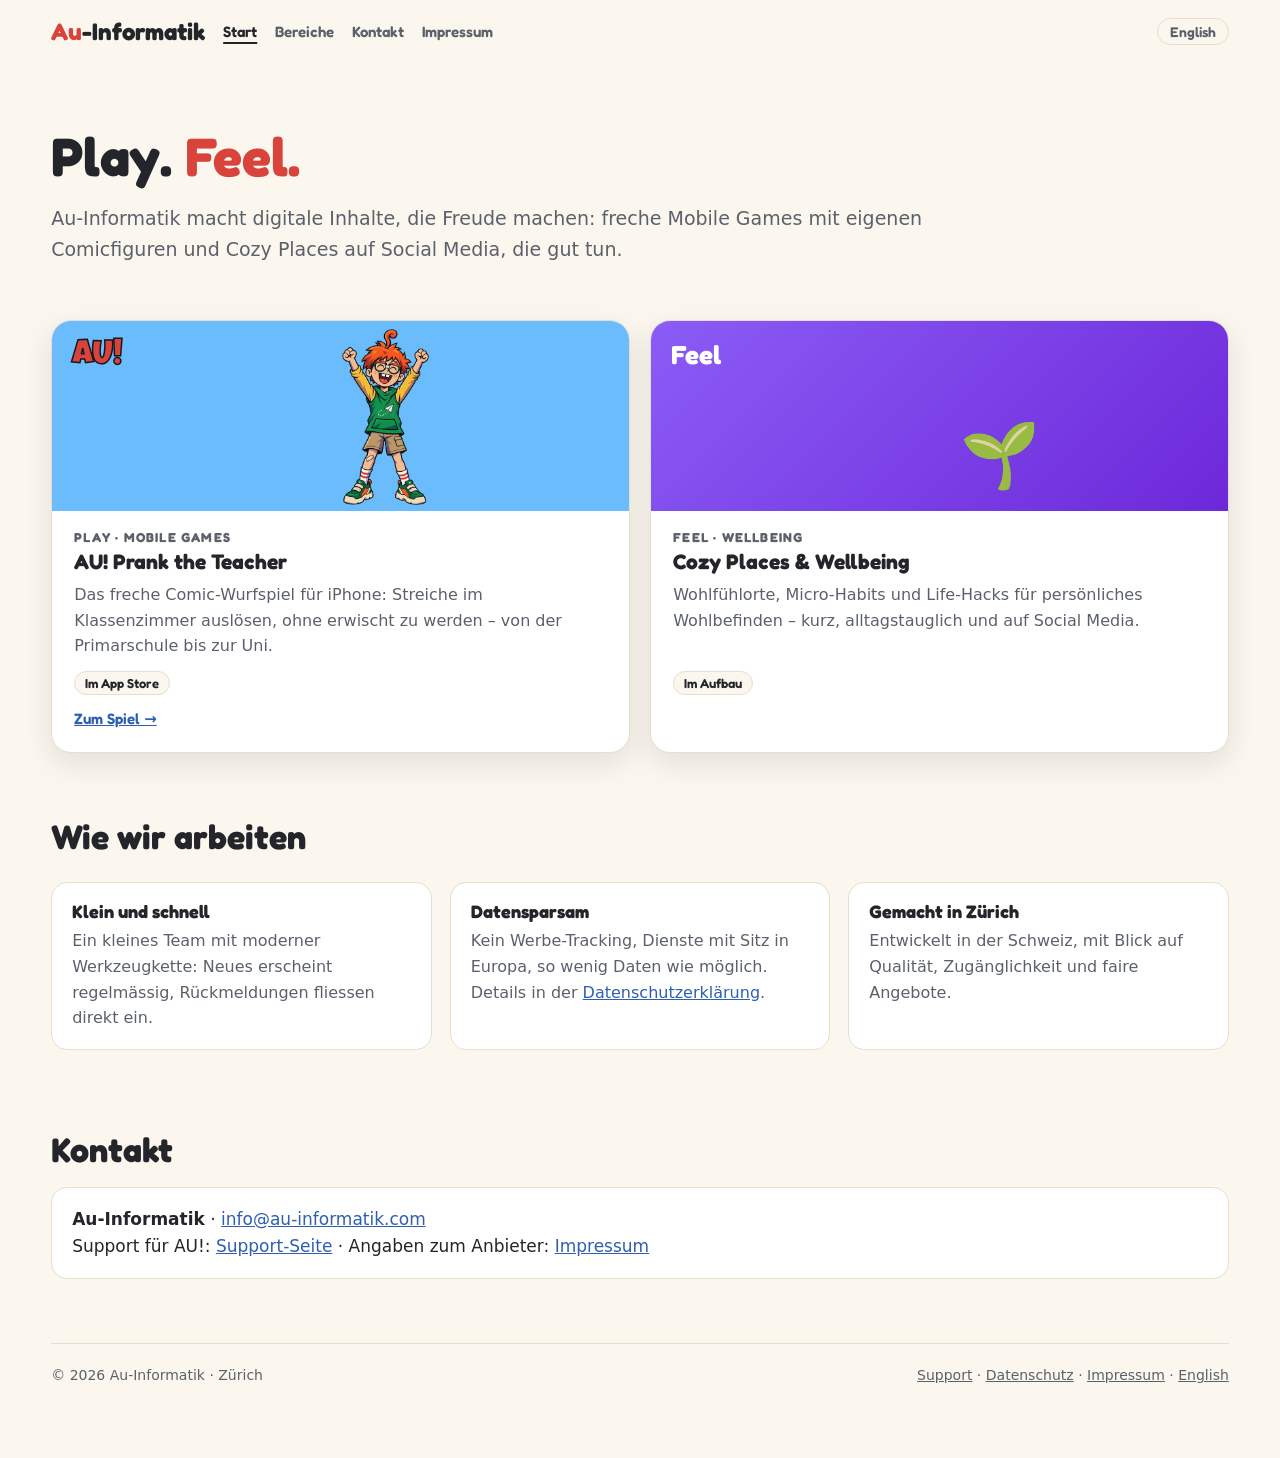
==== commit ef53eb5c: "Startseite: nur noch Play und Feel; See und Learn entfernt See (AI Analytics, fussball.html) und Lea" ====
--- a/index.html
+++ b/index.html
@@ -3,10 +3,10 @@
 <head>
   <meta charset="utf-8">
   <meta name="viewport" content="width=device-width, initial-scale=1">
-  <title>Au-Informatik – Play. Feel. See. Learn.</title>
-  <meta name="description" content="Au-Informatik: Play – Mobile Games wie AU! Prank the Teacher; Feel – Cozy Places und Wellbeing auf Social Media; See – AI Analytics und Insights; Learn – AI Lectures und Consulting.">
+  <title>Au-Informatik – Play. Feel.</title>
+  <meta name="description" content="Au-Informatik: Play – Mobile Games wie AU! Prank the Teacher; Feel – Cozy Places und Wellbeing auf Social Media.">
   <meta property="og:title" content="Au-Informatik">
-  <meta property="og:description" content="Mobile Games, Cozy Places, AI Analytics und AI Lectures.">
+  <meta property="og:description" content="Mobile Games und Cozy Places.">
   <meta property="og:url" content="https://au-informatik.com/">
   <meta property="og:type" content="website">
   <link rel="alternate" hreflang="de" href="https://au-informatik.com/">
@@ -29,12 +29,12 @@
   </header>
 
   <section class="firma-held">
-    <h1>Play. Feel. See. <em>Learn.</em></h1>
-    <p>Au-Informatik fasziniert durch digitale Inhalte, die begeistern: spannende Mobile Games, Cozy Places auf Social Media und massgeschneiderte KI-Analysen – ergänzt durch packende Referate und Beratungsmandate, die echten Mehrwert liefern.</p>
+    <h1>Play. <em>Feel.</em></h1>
+    <p>Au-Informatik macht digitale Inhalte, die Freude machen: freche Mobile Games mit eigenen Comicfiguren und Cozy Places auf Social Media, die gut tun.</p>
   </section>
 
   <section id="bereiche">
-    <div class="saeulen">
+    <div class="saeulen zwei">
       <article class="saeule spiel">
         <div class="kopf"><span class="marke">AU!</span><img src="bilder/figur-jubel.webp" alt="" width="255" height="520"></div>
         <div class="inhalt">
@@ -54,26 +54,6 @@
           <span class="status">Im Aufbau</span>
         </div>
         <p class="weiter" aria-hidden="true"></p>
-      </article>
-      <article class="saeule analyse">
-        <div class="kopf"><span class="marke">See</span><span class="zeichen-gross" aria-hidden="true">📈</span></div>
-        <div class="inhalt">
-          <p class="bereich">See · AI Analytics</p>
-          <h3>AI Analytics &amp; Insights</h3>
-          <p>KI-gestützte Analysen, die Muster und Zusammenhänge sichtbar machen – massgerecht auf die Bedürfnisse der Kunden zugeschnitten.</p>
-          <span class="status">In Entwicklung</span>
-        </div>
-        <p class="weiter" aria-hidden="true"></p>
-      </article>
-      <article class="saeule lernen">
-        <div class="kopf"><span class="marke">Learn</span><span class="zeichen-gross" aria-hidden="true">💡</span></div>
-        <div class="inhalt">
-          <p class="bereich">Learn · AI Lectures</p>
-          <h3>AI Lectures &amp; Consulting</h3>
-          <p>Vorträge, Workshops und Beratung: KI verstehen und sinnvoll einsetzen – im Unternehmen, in der Schule und im Alltag.</p>
-          <span class="status">Auf Anfrage</span>
-        </div>
-        <p class="weiter"><a href="#kontakt">Anfragen →</a></p>
       </article>
     </div>
   </section>
--- a/stil.css
+++ b/stil.css
@@ -12,7 +12,6 @@
   --rot: #d8443c;
   --blau: #2f5fb0;
   --himmel: #6abcfc;       /* wie Startbild und App-Symbol */
-  --himmel-punkt: #55aaee;
   --tinte: #17171a;
   --karte: #ffffff;
   --linie: #e6dfcf;
@@ -79,12 +78,10 @@
 .knopf span { line-height: 1.15; text-align: left; }
 .knopf.hell { background: transparent; color: var(--tinte); box-shadow: none; border: 2px solid var(--tinte); }
 
-/* Startseite: Held auf himmelblauem Comic-Raster */
+/* Held auf himmelblauer Fläche (ohne Punkte, Auftraggeber 4.11.) */
 .held {
   position: relative; overflow: hidden; border-radius: 28px; margin: 4px 0 8px;
-  background: var(--himmel);
-  background-image: radial-gradient(var(--himmel-punkt) 2.2px, transparent 2.4px);
-  background-size: 22px 22px; color: var(--tinte);
+  background: var(--himmel); color: var(--tinte);
   display: grid; grid-template-columns: 1.1fr 1fr; align-items: center; gap: 12px;
   padding: 48px 48px 0; border: 3px solid var(--tinte); box-shadow: 0 8px 0 var(--tinte);
 }
@@ -182,14 +179,13 @@
 }
 .saeule .kopf { height: 150px; display: flex; align-items: flex-end; justify-content: center; position: relative; overflow: hidden; }
 .saeule .kopf .marke { position: absolute; left: 20px; top: 18px; font: 700 26px 'Fredoka', system-ui, sans-serif; color: #fff; }
-.saeule.spiel .kopf { background: var(--himmel); background-image: radial-gradient(var(--himmel-punkt) 2px, transparent 2.2px); background-size: 18px 18px; }
+.saeule.spiel .kopf { background: var(--himmel); }
 .saeule.spiel .kopf .marke { font-family: 'Luckiest Guy', 'Arial Black', sans-serif; font-weight: 400; font-size: 34px; color: var(--rot); -webkit-text-stroke: 1.5px var(--tinte); }
-.saeule.spiel .kopf img { height: 140px; width: auto; margin: 0 0 -8px 90px; }
+.saeule.spiel .kopf img { height: 136px; width: auto; margin: 0 0 6px 90px; }
 /* Farben der Standbeine (Auftraggeber 3.11.2026): Play hellblau, Feel klares
-   Violett, See dunkles Grün, Learn neutral (Schwarz/Grau) */
+   Violett. See und Learn seit 18.11.2026 nicht mehr auf der Seite
+   (Zweig archiv-see-learn) */
 .saeule.wohl .kopf { background: linear-gradient(135deg, #8b5cf6, #6d28d9); }
-.saeule.analyse .kopf { background: linear-gradient(135deg, #1f6b45, #0f3d27); }
-.saeule.lernen .kopf { background: linear-gradient(135deg, #4a4c53, #17171a); }
 .saeule .kopf .zeichen-gross { font-size: 64px; line-height: 1; margin: 0 0 24px 120px; opacity: .95; }
 .saeule .inhalt { padding: 18px 22px 0; flex: 1; display: flex; flex-direction: column; }
 .saeule .bereich { font: 700 13px 'Fredoka', system-ui, sans-serif; letter-spacing: 1.2px; text-transform: uppercase; color: var(--leise); margin: 0 0 4px; }
@@ -200,6 +196,9 @@
 .grundsaetze { display: grid; grid-template-columns: repeat(3, 1fr); gap: 18px; }
 .grundsaetze h3 { font-size: 18px; }
 .grundsaetze p { margin: 0; color: var(--leise); font-size: 16px; }
+.saeulen.zwei { grid-template-columns: repeat(2, 1fr); }
+.saeulen.zwei .saeule .kopf { height: 190px; }
+.saeulen.zwei .saeule.spiel .kopf img { height: 176px; }
 @media (max-width: 1100px) {
   .saeulen { grid-template-columns: repeat(2, 1fr); }
 }
@@ -209,7 +208,7 @@
 
 /* Handy: die Standbeine untereinander (nach der Regel für mittlere Breiten) */
 @media (max-width: 560px) {
-  .saeulen { grid-template-columns: 1fr; }
+  .saeulen, .saeulen.zwei { grid-template-columns: 1fr; }
 }
 
 /* Spielseite AU! (spiel.html, en/game.html): Kopf im Himmelblau von Startbild
@@ -219,15 +218,13 @@
   margin: 24px 0 8px; padding: clamp(24px, 4vw, 56px) clamp(20px, 4vw, 56px) 0;
   border-radius: 28px; overflow: hidden;
   background: var(--himmel);
-  background-image: radial-gradient(var(--himmel-punkt) 2.2px, transparent 2.4px);
-  background-size: 20px 20px;
 }
 .spiel-text { padding-bottom: clamp(24px, 4vw, 56px); max-width: 40em; }
 .spiel-held .spiel-marke { font-family: 'Luckiest Guy', 'Arial Black', sans-serif; font-size: clamp(64px, 9vw, 112px); line-height: .9; margin: 0; color: var(--rot); -webkit-text-stroke: 3px var(--tinte); }
 .spiel-held .spiel-unter { display: inline-block; margin: 8px 0 18px; padding: 4px 16px; border-radius: 999px; background: #fff; border: 2px solid var(--tinte); font: 700 17px 'Fredoka', system-ui, sans-serif; color: var(--tinte); }
 .spiel-held h1 { font-size: clamp(28px, 3.4vw, 44px); line-height: 1.1; margin: 0 0 14px; color: var(--tinte); }
 .spiel-held p { color: #1d2a3a; font-size: 18px; margin: 0 0 18px; }
-.spiel-figur { height: clamp(220px, 30vw, 380px); width: auto; margin-bottom: -10px; filter: drop-shadow(0 6px 0 rgba(23,23,26,.18)); }
+.spiel-figur { height: clamp(220px, 30vw, 380px); width: auto; margin-bottom: 14px; filter: drop-shadow(0 6px 0 rgba(23,23,26,.18)); }
 .spiel-knoepfe { display: flex; gap: 12px; flex-wrap: wrap; }
 .knopf { display: inline-block; padding: 12px 22px; border-radius: 999px; background: var(--tinte); color: #fff; text-decoration: none; font: 700 17px 'Fredoka', system-ui, sans-serif; border: 2px solid var(--tinte); }
 .knopf.hell { background: #fff; color: var(--tinte); }
